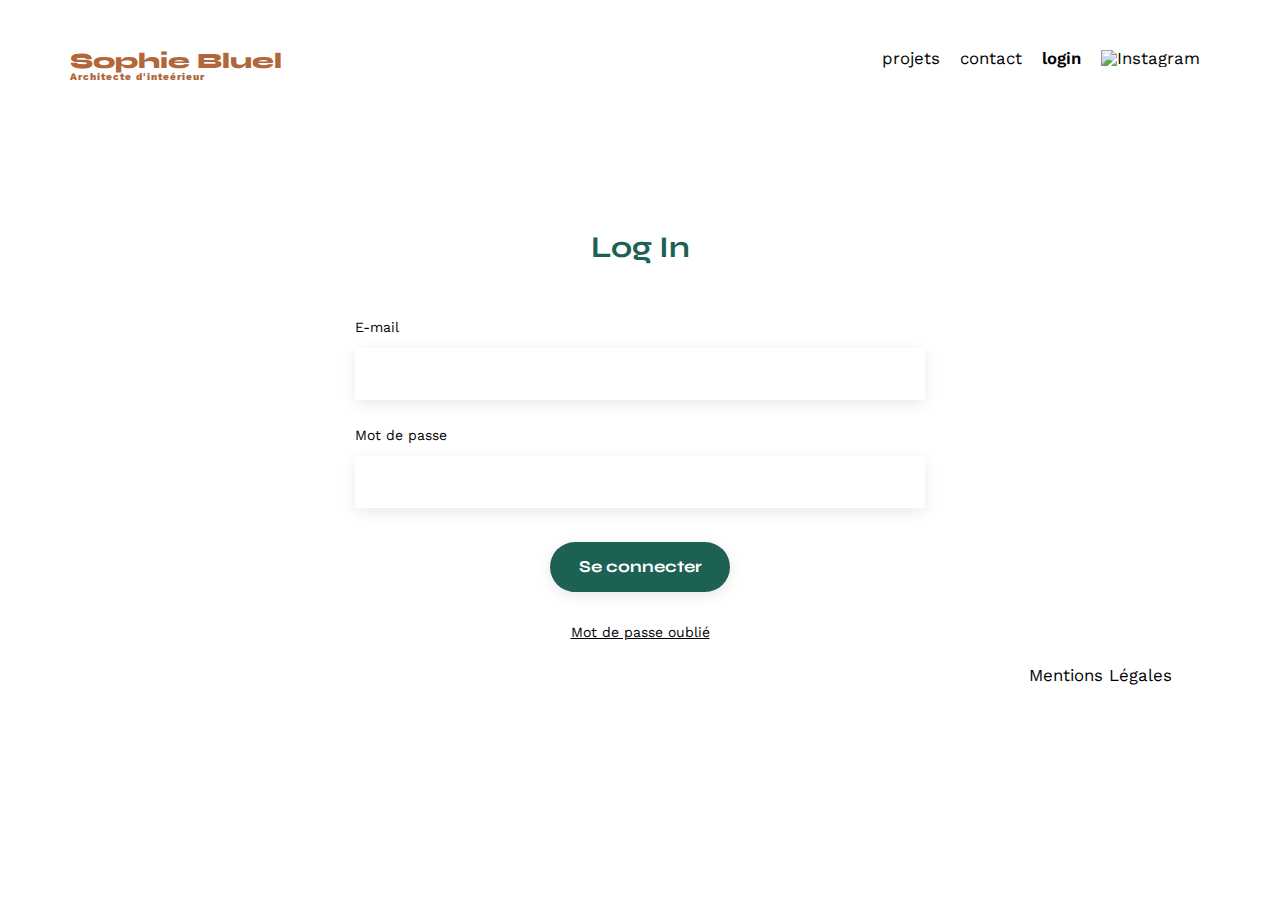
==== FrontEnd/loginPage.html @ 3f72b8a4 "Première version Authentification" ====
<!DOCTYPE html>
<html lang="en">
<head>
    <meta charset="UTF-8">
    <title>Sophie Bluel - Architecte d'intérieur - Page de connexion</title>
    <meta name="viewport" content="width=device-width, initial-scale=1.0">
    <link rel="preconnect" href="https://fonts.googleapis.com">
    <link rel="preconnect" href="https://fonts.gstatic.com" crossorigin>
    <link href="https://fonts.googleapis.com/css2?family=Syne:wght@700;800&family=Work+Sans&display=swap" rel="stylesheet">
    <meta name="description" content="">
    <link rel="stylesheet" href="./assets/style.css">
</head>
<body>
<header>
    <h1>Sophie Bluel <span>Architecte d'inteérieur</span></h1>
    <nav>
        <ul>
            <li>projets</li>
            <li>contact</li>
            <li class="loginWeight">login</li>
            <li><img src="./assets/icons/instagram.png" alt="Instagram"></li>
        </ul>
    </nav>
</header>

<main>
    <section id="logIn">
        <h2>Log In</h2>
        <form id="login-form" action="#" method="post">
            <label for="username">E-mail</label>
            <input type="email" id="username" name="username">
            <label for="password">Mot de passe</label>
            <input type="password" id="password" name="password">
            <input type="submit" value="Se connecter">
        </form>
        <p class="forgetPassword">Mot de passe oublié</p>
    </section>

</main>

<footer>
    <nav>
        <ul>
            <li>Mentions Légales</li>
        </ul>
    </nav>
</footer>
<script src="./assets/loginPage.js"></script>
</body>
</html>
---- FrontEnd/assets/style.css ----
/* http://meyerweb.com/eric/tools/css/reset/
   v2.0 | 20110126
   License: none (public domain)
*/

html, body, div, span, applet, object, iframe,
h1, h2, h3, h4, h5, h6, p, blockquote, pre,
a, abbr, acronym, address, big, cite, code,
del, dfn, em, img, ins, kbd, q, s, samp,
small, strike, strong, sub, sup, tt, var,
b, u, i, center,
dl, dt, dd, ol, ul, li,
fieldset, form, label, legend,
table, caption, tbody, tfoot, thead, tr, th, td,
article, aside, canvas, details, embed,
figure, figcaption, footer, header, hgroup,
menu, nav, output, ruby, section, summary,
time, mark, audio, video {
	margin: 0;
	padding: 0;
	border: 0;
	font-size: 100%;
	font: inherit;
	vertical-align: baseline;
}
/* HTML5 display-role reset for older browsers */
article, aside, details, figcaption, figure,
footer, header, hgroup, menu, nav, section {
	display: block;
}
body {
	line-height: 1;
}
ol, ul {
	list-style: none;
}
blockquote, q {
	quotes: none;
}
blockquote:before, blockquote:after,
q:before, q:after {
	content: '';
	content: none;
}
table {
	border-collapse: collapse;
	border-spacing: 0;
}
/** end reset css**/
body {
	max-width: 1140px;
	margin:auto;
	font-family: 'Work Sans' ;
	font-size: 14px;
}
header {
	display: flex;
	justify-content: space-between;
	margin: 50px 0
}
section {
	margin: 50px 0
}

a {
    text-decoration: none;
    color: black;
}

h1{
	display: flex;
	flex-direction: column;
	font-family: 'Syne';
	font-size: 22px;
	font-weight: 800;
	color: #B1663C
}

h1 > span {
	font-family: 'Work Sans';
	font-size:10px;
	letter-spacing: 0.1em;
;
}

h2{
	font-family: 'Syne';
	font-weight: 700;
	font-size: 30px;
	color: #1D6154
}
nav ul {
	display: flex;
	align-items: center;
	list-style-type: none;

}
nav li {
	padding: 0 10px;
	font-size: 1.2em;
}

.loginWeight {
    font-weight: 600;
}

li:hover {
	color: #B1663C;
}
#introduction {
	display: flex;
	align-items: center;
}
#introduction figure {
	flex: 1
}
#introduction img {
	display: block;
	margin: auto;
	width: 80%;
}

#introduction article {
	flex: 1
}
#introduction h2 {
	margin-bottom: 1em;
}

#introduction p {
	margin-bottom: 0.5em;
}
#portfolio h2 {
	text-align: center;
	margin-bottom: 1em;
}

.menu {
    width: 100%;
    height: 37px;
    display: flex;
    align-items: center;
    justify-content: center;
    margin-bottom: 35px;

}

.filtre {
    font-family: 'Syne';
    font-weight: 700;
    color: #1D6154;
    background-color: white;
    display: flex;
    align-items: center;
    justify-content: center;
    border: #1D6154 solid 1px;
    border-radius: 20px;
    margin: 0 20px 0 0;
    padding: 5px 14px 5px 14px;
}

.logInButton {
    font-family: 'Syne';
    font-weight: 700;
    color: white;
    background-color: #1D6154;
    display: flex;
    align-items: center;
    justify-content: center;
    border: #1D6154 solid 1px;
    border-radius: 20px;
    margin: 0 20px 0 0;
    padding: 10px 40px 10px 40px;
    margin : 2em auto ;
}

.active {
    color: white;
    background-color: #1D6154;
}

.gallery {
	width: 100%;
	display: grid;
	grid-template-columns: 1fr 1fr 1fr;
	grid-column-gap: 20px;
	grid-row-gap: 20px;
}

.gallery img {
	width: 100%;

}
#contact, #logIn {
	width: 50%;
    margin: auto;
}

#contact, #logIn > * {
	text-align: center;

}

#contact h2 {
	margin-bottom: 20px;
}

#logIn h2 {
    margin-bottom: 20px;
    margin-top: 150px;
}

#contact form, #logIn form {
	text-align: left;
	margin-top:30px;
	display: flex;
	flex-direction: column;
}

#contact input, #logIn input {
	height: 50px;
	font-size: 1.2em;
	border: none;
	box-shadow: 0px 4px 14px rgba(0, 0, 0, 0.09);
}
#contact label, #logIn label {
	margin: 2em 0 1em 0;
}
#contact textarea, #logIn textarea {
	border: none;
	box-shadow: 0px 4px 14px rgba(0, 0, 0, 0.09);
}

input[type="submit"]{
	font-family: 'Syne';
	font-weight: 700;
	color: white;
	background-color: #1D6154;
	margin : 2em auto ;
	width: 180px;
	text-align: center;
	border-radius: 60px ;
}

.forgetPassword {
    text-decoration: underline;
}

footer nav ul {
	display: flex;
	justify-content: flex-end;
	margin: 2em
}
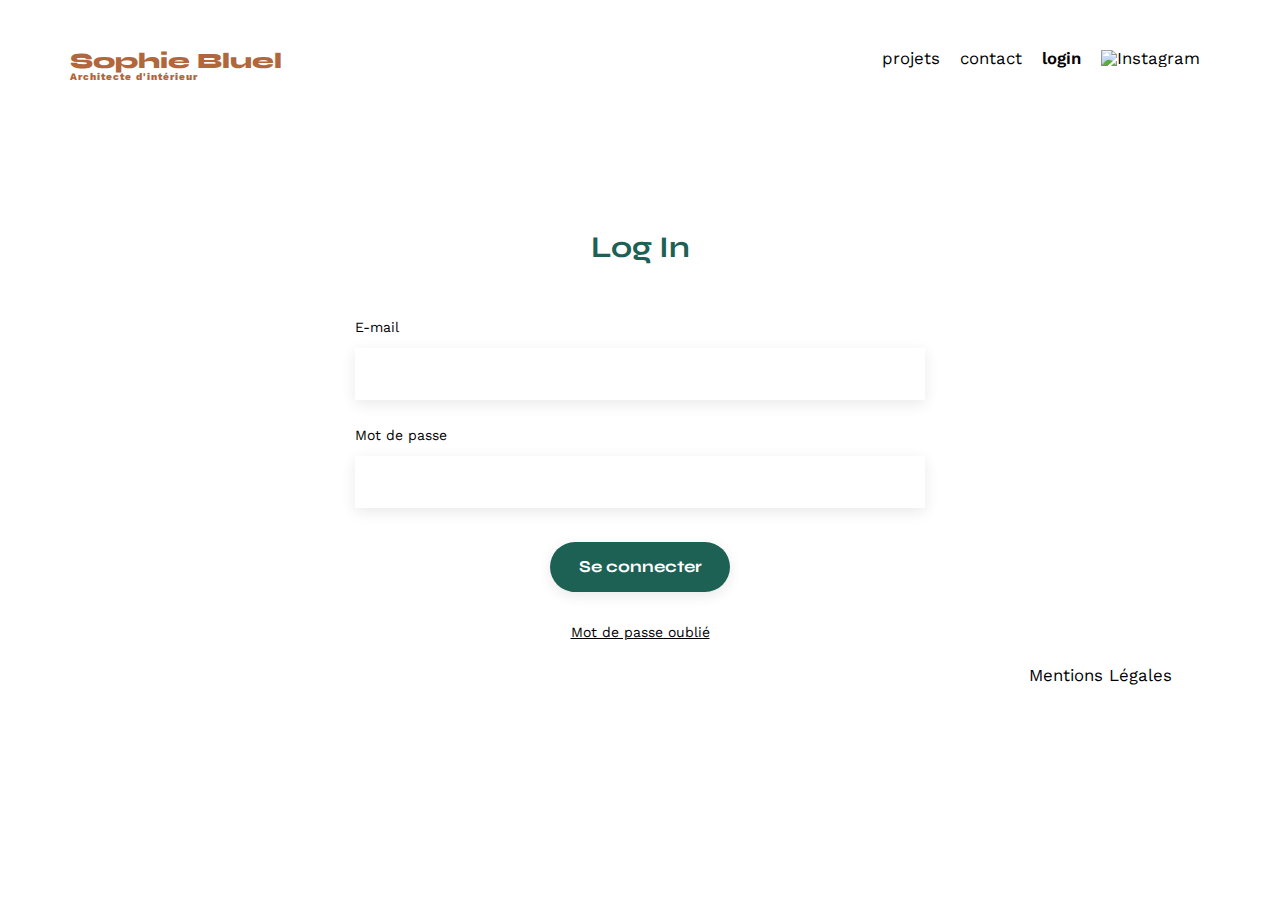
==== commit dddb3f53: "ajout header mode edition authentification" ====
--- a/FrontEnd/loginPage.html
+++ b/FrontEnd/loginPage.html
@@ -12,7 +12,7 @@
 </head>
 <body>
 <header>
-    <h1>Sophie Bluel <span>Architecte d'inteérieur</span></h1>
+    <h1>Sophie Bluel <span>Architecte d'intérieur</span></h1>
     <nav>
         <ul>
             <li>projets</li>
--- a/FrontEnd/assets/style.css
+++ b/FrontEnd/assets/style.css
@@ -89,6 +89,42 @@
 	font-size: 30px;
 	color: #1D6154
 }
+
+.edit {
+    background-color: black;
+    width: 100%;
+    max-height: 59px;
+    display: flex;
+    justify-content: center;
+    align-content: center;
+}
+
+.editContent {
+    width: 31%;
+    height: 59px;
+    display: flex;
+    flex-direction: row;
+    justify-content: space-between;
+    align-items: center;
+}
+
+i {
+    color: white;
+    font-size: 16px;
+}
+
+.editModeEdition {
+    color: white;
+}
+
+.editPublishChange {
+    background: #FFFFFF;
+    font-family: "Work Sans";
+    border-radius: 60px;
+    padding: 11px 23px 11px 23px;
+    border: none;
+}
+
 nav ul {
 	display: flex;
 	align-items: center;
@@ -99,13 +135,16 @@
 	padding: 0 10px;
 	font-size: 1.2em;
 }
-
 .loginWeight {
     font-weight: 600;
-}
-
+    cursor: pointer;
+}
 li:hover {
 	color: #B1663C;
+}
+
+.connectionButton:hover {
+    color: #B1663C;
 }
 #introduction {
 	display: flex;
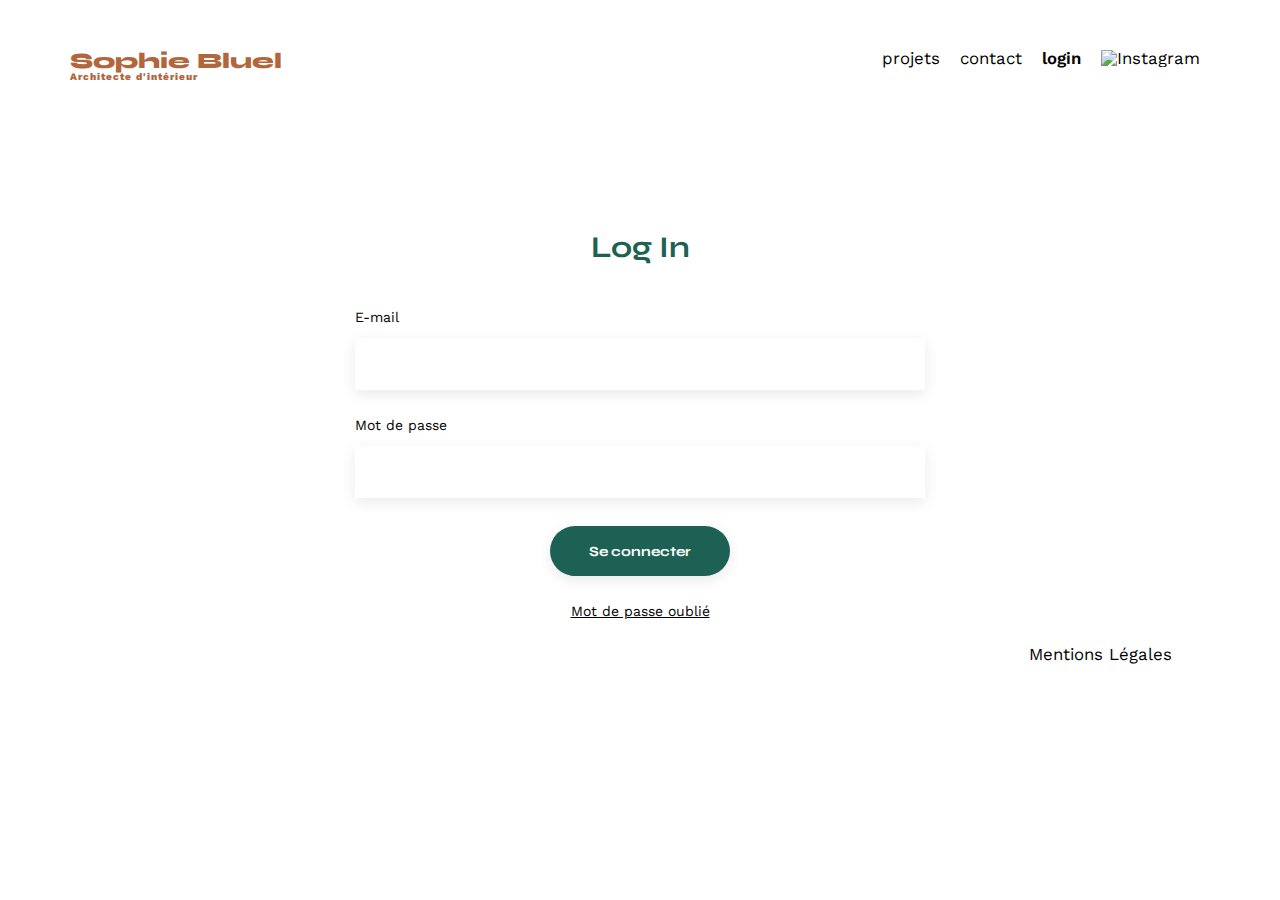
==== commit 15dea9b7: "Correction des erreurs du site" ====
--- a/FrontEnd/loginPage.html
+++ b/FrontEnd/loginPage.html
@@ -15,8 +15,8 @@
     <h1>Sophie Bluel <span>Architecte d'intérieur</span></h1>
     <nav>
         <ul>
-            <li>projets</li>
-            <li>contact</li>
+            <li class="projectButton"></li>
+            <li class="contactButton"></li>
             <li class="loginWeight">login</li>
             <li><img src="./assets/icons/instagram.png" alt="Instagram"></li>
         </ul>
--- a/FrontEnd/assets/style.css
+++ b/FrontEnd/assets/style.css
@@ -99,6 +99,24 @@
     align-content: center;
 }
 
+.editPhoto {
+    margin-top: 5px;
+    margin-left: 57px;
+}
+
+.editModeProject {
+    position: absolute;
+    right: 32%;
+    top: 8px;
+}
+
+.editModifier {
+    border: none;
+    color: black;
+    background: #FFFFFF;
+    font-family: "Work Sans";
+}
+
 .editContent {
     width: 31%;
     height: 59px;
@@ -106,10 +124,10 @@
     flex-direction: row;
     justify-content: space-between;
     align-items: center;
+    color: white;
 }
 
 i {
-    color: white;
     font-size: 16px;
 }
 
@@ -125,6 +143,381 @@
     border: none;
 }
 
+.editFilterNone {
+    display: none;
+}
+
+.jsModal {
+    border: none;
+    color: black;
+    background: #FFFFFF;
+    font-family: "Work Sans";
+    cursor: pointer;
+}
+
+
+
+/* CSS POUR LES FENETRE MODAL */
+
+#allModal {
+    position: fixed;
+    display: none;
+    align-items: center;
+    justify-content: center;
+    top: 0;
+    left: 0;
+    width: 100%;
+    height: 100%;
+    background: rgba(0, 0, 0, 0.8);
+    animation: fadeIn .4s both;
+    margin: 0;
+    z-index: 1;
+}
+
+.modal {
+    overflow: auto;
+    background-color: white;
+    width: 560px;
+    height: auto;
+    max-height: 700px;
+    padding: 32px;
+    border-radius: 10px;
+    animation: slide .3s both;
+}
+
+#icons {
+    font-size: 20px;
+    display: flex;
+    justify-content: space-between;
+}
+
+.arrowBack {
+    visibility: hidden;
+    cursor: pointer;
+}
+
+.closeModalIcon {
+    cursor: pointer;
+}
+
+@keyframes fadeIn {
+    from {
+        opacity: 0;
+    }
+
+    to {
+        opacity: 1;
+    }
+}
+
+@keyframes slide {
+    from {
+        transform: translateY(-60px);
+    }
+
+    to {
+        transform: translateY(0px);
+    }
+}
+
+/* APPARENCE DE LA MODALE 1 */
+
+#modal1 {
+    display: flex;
+    flex-direction: column;
+    align-items: center;
+    width: auto;
+}
+
+.titleModal {
+    font-family: 'Work Sans';
+    font-style: normal;
+    font-weight: 400;
+    font-size: 26px;
+    line-height: 30px;
+    text-align: center;
+    color: #000000;
+    margin-top: 15px;
+    margin-bottom: 46px;
+}
+
+.lineModal {
+    border: 1px solid #B3B3B3;
+    width: 87%;
+}
+
+#addButton {
+    font-family: 'Syne';
+    font-weight: 700;
+    color: white;
+    background-color: #1D6154;
+    display: flex;
+    align-items: center;
+    justify-content: center;
+    border: #1D6154 solid 1px;
+    border-radius: 20px;
+    margin: 38px auto 23px auto;
+    padding: 10px 40px 10px 40px;
+    cursor: pointer;
+}
+
+#addButton:hover {
+    background-color: rgb(29, 97, 84, 0.8);
+}
+
+#deleteButton {
+    background-color: #FFFFFF;
+    border: none;
+    font-family: 'Syne';
+    font-style: normal;
+    font-weight: 400;
+    font-size: 14px;
+    line-height: 17px;
+    display: flex;
+    align-items: center;
+    justify-content: center;
+    color: #D65353;
+    cursor: pointer;
+}
+
+#deleteButton:hover {
+    text-decoration: underline;
+}
+
+.modalGallery {
+    display: flex;
+    width: 87%;
+    flex-flow: wrap;
+    row-gap: 15px;
+    column-gap: 10px;
+    margin: 0 0 47px 0;
+}
+
+.modalGallery img {
+    width: 100%;
+    height: 119px;
+    object-fit: cover;
+}
+
+.iconModal {
+    position: fixed;
+    margin-top: -130px;
+    margin-left: 65px;
+    padding: 4px;
+    font-size: 10px;
+    color: white;
+    background-color: #000;
+    border-radius: 2px;
+    cursor: pointer;
+}
+
+.arrow {
+    margin-left: 42px;
+    visibility: hidden;
+}
+
+figure:hover .arrow {
+    visibility: visible;
+}
+
+
+
+
+/* APPARENCE DE LA MODALE 2 */
+
+#modal2 {
+    display: none;
+    align-items: center;
+    flex-direction: column;
+    width: auto;
+}
+
+#addPhotoModal {
+    background-color: #E8F1F6;
+    width: 100%;
+    display: flex;
+    align-items: center;
+    flex-direction: column;
+    border-radius: 8px;
+}
+
+.fa-image {
+    color: #B9C5CC;
+    font-size: 60px;
+    padding: 28px 0px 15px 0px;
+}
+
+#addButtonImage {
+    background-color: #CBD6DC;
+    color: #306685;
+    font-size: 14px;
+    width: 170px;
+    height: 40px;
+    border-radius: 50px;
+    text-align: center;
+    line-height: 40px;
+    cursor: pointer;
+}
+
+.addButtonImage:hover {
+    background-color: rgb(194, 207, 214, 1.3);
+}
+
+#searchButton {
+    display: none;
+}
+
+#addPhotoModal {
+    width: 87%;
+}
+
+#commentaryImage {
+    color: #444444;
+    font-size: 12px;
+    padding: 10px 0px 20px 0px
+}
+
+#imageModalForm label {
+    padding-top: 30px;
+    margin-bottom: 10px;
+}
+
+#imageModalForm {
+    margin-bottom: 47px;
+}
+
+#validateButton {
+    font-family: 'Syne';
+    font-weight: 700;
+    color: white;
+    background-color: #A7A7A7;
+    display: flex;
+    align-items: center;
+    justify-content: center;
+    border: none;
+    border-radius: 20px;
+    margin: 38px auto 23px auto;
+    padding: 10px 40px 10px 40px;
+    cursor: pointer;
+}
+
+#errorImage {
+    padding-top: 10px;
+    gap: 5px;
+}
+
+
+/* VISUEL DE L'IMAGE CHARGÉE DANS LA MODALE 2 */
+
+#imageOverview img {
+    width: 135px;
+    height: 180px;
+    object-fit: cover;
+}
+
+
+
+
+
+
+
+
+
+
+
+
+
+
+
+
+
+
+
+
+
+
+
+
+
+/*
+* { box-sizing: border-box; }
+
+
+.activeModal {
+    position: fixed;
+    z-index: 1;
+    display: flex;
+    align-items: center;
+    justify-content: center;
+    top: 0;
+    left: 0;
+    width: 100%;
+    height: 100%;
+    background-color: rgba(0, 0, 0, 0.3);
+}
+
+.modalWrapper {
+    overflow: auto;
+    width: 600px;
+    padding: 32px 36px 32px 36px;
+    background-color: #FFFFFF;
+    border-radius: 10px;
+}
+
+.modalWrapper2 {
+    overflow: auto;
+    width: 600px;
+    padding: 32px 36px 32px 36px;
+    background-color: #FFFFFF;
+    border-radius: 10px;
+}
+
+
+/* Intérieur de la modale 1 */
+
+/*
+
+
+
+
+
+
+
+
+
+.closeModalIcon {
+    display: flex;
+    justify-content: right;
+    cursor: pointer;
+    width: fit-content;
+    margin-left: auto;
+}
+
+.backAndCloseModalIcon {
+    display: flex;
+    justify-content: space-between;
+    cursor: pointer;
+}
+
+/* ************ */
+
+/* Intérieur de la modale 1 */
+
+/*
+
+#addPhotoModal {
+    width: 420px;
+    height: 169px;
+    background: #E8F1F7;
+    border-radius: 3px;
+    display: flex;
+    justify-content: center;
+}
+
+
+
+/* ************ */
+
 nav ul {
 	display: flex;
 	align-items: center;
@@ -146,10 +539,21 @@
 .connectionButton:hover {
     color: #B1663C;
 }
+
+.projectButton:hover {
+    color: #B1663C;
+}
+
+.contactButton:hover {
+    color: #B1663C;
+}
+
 #introduction {
 	display: flex;
 	align-items: center;
-}
+    position: relative;
+}
+
 #introduction figure {
 	flex: 1
 }
@@ -169,6 +573,11 @@
 #introduction p {
 	margin-bottom: 0.5em;
 }
+
+#portfolio {
+    position: relative;
+}
+
 #portfolio h2 {
 	text-align: center;
 	margin-bottom: 1em;
@@ -249,19 +658,30 @@
     margin-top: 150px;
 }
 
-#contact form, #logIn form {
+#contact form, #logIn form, #modal2 form {
 	text-align: left;
-	margin-top:30px;
 	display: flex;
 	flex-direction: column;
 }
 
+#modal2 form {
+    width: 87%;
+}
+
+#modal2 input, select {
+    font-size: 14px;
+    height: 50px;
+    box-shadow: 0px 4px 14px rgba(0, 0, 0, 0.09);
+    border: none;
+}
+
 #contact input, #logIn input {
 	height: 50px;
-	font-size: 1.2em;
+	font-size: 14px;
 	border: none;
-	box-shadow: 0px 4px 14px rgba(0, 0, 0, 0.09);
-}
+	box-shadow: 0 4px 14px rgba(0, 0, 0, 0.09);
+}
+
 #contact label, #logIn label {
 	margin: 2em 0 1em 0;
 }
@@ -279,6 +699,7 @@
 	width: 180px;
 	text-align: center;
 	border-radius: 60px ;
+    cursor: pointer;
 }
 
 .forgetPassword {
